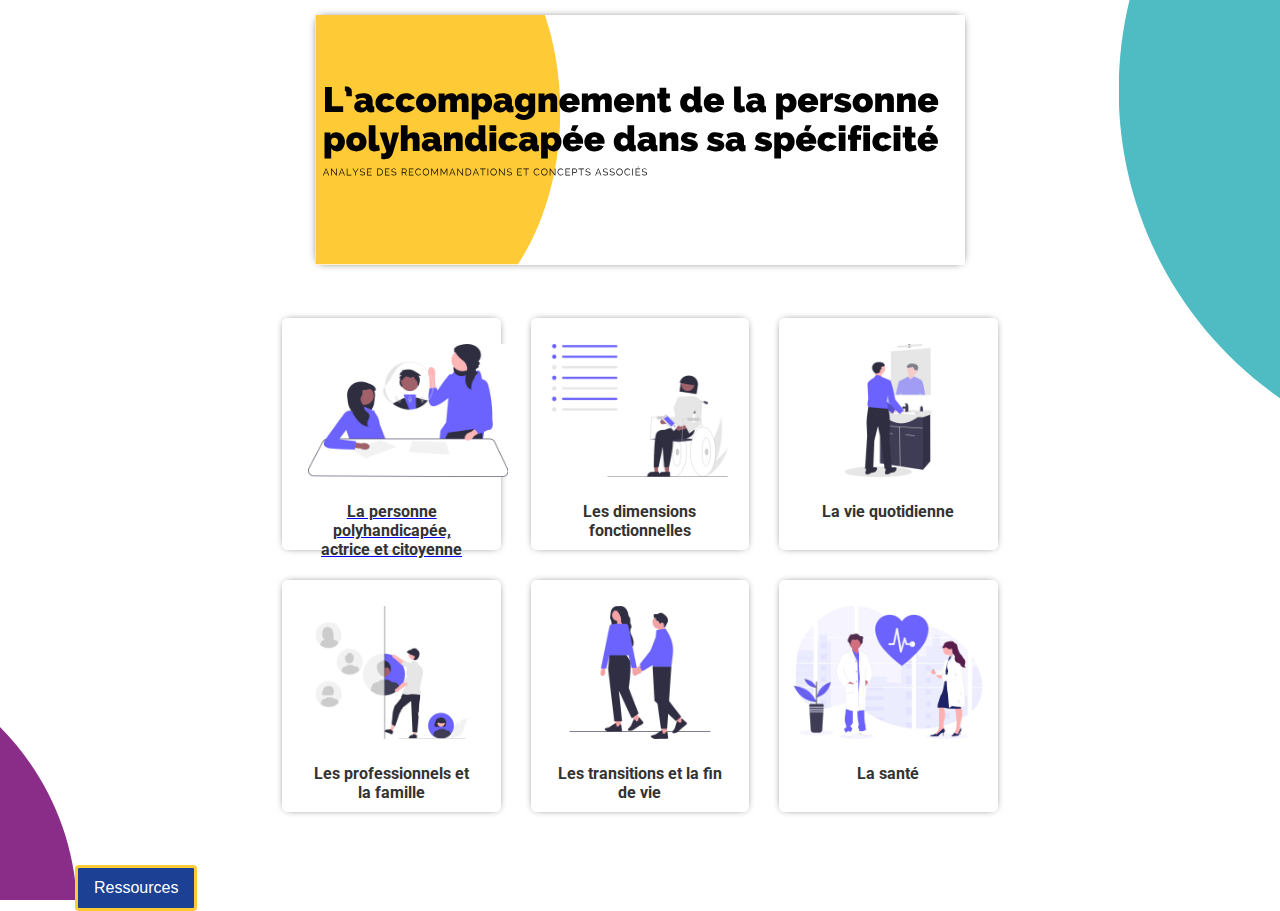
==== index.html @ e9f725bf "travail responsive" ====
<html lang="fr">
<head>
    <meta charset="UTF-8">
    <meta name="viewport" content="width=device-width, initial-scale=1.0">
    <link rel="stylesheet" href="style.css">
    <link rel="preconnect" href="https://fonts.googleapis.com">
<link rel="preconnect" href="https://fonts.gstatic.com" crossorigin>
<link href="https://fonts.googleapis.com/css2?family=Roboto:wght@500&display=swap" rel="stylesheet">
    <title>Analyse: recommandations et conceptualisation du projet de service</title>
</head>
<body>
    <header>
        <img src="img/Title.svg" class="title">
     </header>

    <main>

        <div class="image">
            
            <a href="citoyen.html" style="display: block; width: 100%;">
                <img src="img/communication.jpg" alt="Image 1">
                <h3>La personne polyhandicapée, actrice et citoyenne </h3>
            </a> 
        
        </div>
     

      <div class="image">
            <img src="img/famille equipe.jpg" alt="Image 2">
            <h3>Les professionnels et la famille</h3>
      </div>
      <div class="image">
              <img src="img/fauteuil.jpg" alt="Image 1">
              <h3>Les dimensions fonctionnelles</h3>
      </div>
      <div class="image">
              <img src="img/parcours.jpg" alt="Image 1">
              <h3>Les transitions et la fin de vie</h3>
      </div>
      <div class="image">
              <img src="img/quotidien.jpg" alt="Image 1">
              <h3>La vie quotidienne</h3>
      </div>
      <div class="image">
              <img src="img/santé.jpg" alt="Image 1">
              <h3>La santé</h3>
      </div>
      
      </main>
    
      <footer>
        <a href="ressources.html">
            <button class="btn_ressources">Ressources</button>
        </a>
    </footer>
    
</body>

</html>
---- style.css ----
html{
  background-image: url('img/main_background.svg');
  background-size: cover; /* ou contain, en fonction de vos besoins */
  background-repeat: no-repeat;
  background-position: center center;
}

html, body {
  height: 100%;
  margin: 0;
  padding: 0;
    
}

header {
  display: flex;
  flex-direction: column;
  align-items: center;
  text-align: center;
  padding: 0;
}

main {
height: 600px;
margin: 0;
padding: 0;
display: flex;
align-content: center;
justify-content: center;
flex-wrap: wrap;
flex-direction: column;
}

.title {

  display: flex;
  justify-content: center;
  align-items: center;
  margin-top: 15px;
  border: 0px solid white;
  box-shadow: 0px 0px 9px -4px;

}

  .container {
    height:100%;
    display: flex;
    flex-wrap: wrap;
    flex-direction: column;
    align-items: center;
    justify-content: center;
    box-sizing: border-box; /* Inclut les rembourrages et les bordures dans la taille totale */
  }
  
  .image {
    display: flex;
    flex-direction: column;
    align-items: center;
    margin: 15px;
    border: 1px solid white;
    border-radius: 5px;
    box-shadow: 0px 0px 9px -4px;
    padding: 25px;
    width: 13%;
    height: 30%;
    background-color: white;
  }

  .image:hover{
    box-shadow: 0px 0px 20px -4px #1c4093 ;

  }
   
   .image img {
    width: 200px;
    height: auto;
  }
  
  .image h3 {
    margin-top: 25px;
    text-align: center;
    font-size: 1rem;
    font-weight: bold;
    color: #333;
    font-family: 'Roboto', sans-serif;
    
  }
    
  .btn_ressources {
    
    padding: 0.5rem 1rem;
    font-size: 1rem;
    font-weight: 400;
    line-height: 1.5;
    text-align: center;
    white-space: nowrap;
    cursor: pointer;
    user-select: none;
    border: 3px solid #fecb37;
    border-radius: 0.25rem;
    color: #fff;
    background-color: #1c4093;
  }
  
  footer{
    display: flex;
    justify-content:flex-start;
    padding: 0px 75px 0px 75px;

  }

  .btn_ressources:hover {
    background-color: #4e70bd;
  }
  
  .btn_ressources:focus {
    outline: none;
    box-shadow: 0 0 0 0.2rem rgba(0, 123, 255, 0.25);
  }
  
  .btn_ressources:active {
    background-color: #1c4093;
    border-color: #1c4093;
  }
  

/* Media queries for different screen sizes */
@media screen and (max-width: 600px) {
  .title{
    width:300px;
    height: 150px;
    margin-top:50px;
    margin-bottom: 50px;
  }
  main{
    display:block;
  }
  .image{
    width:auto;
    
  }


  
}
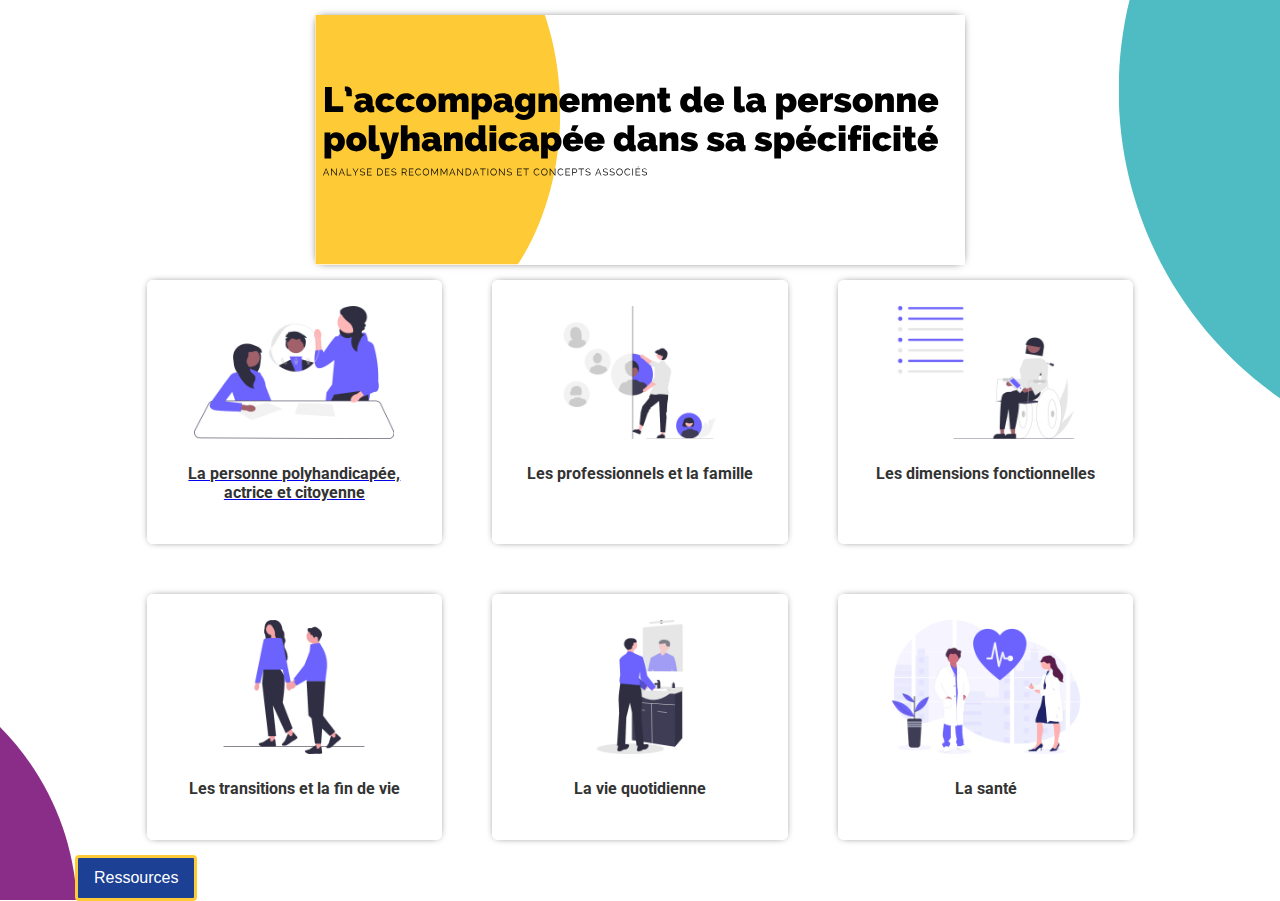
==== commit 37eb9077: "responsive II" ====
--- a/index.html
+++ b/index.html
@@ -17,7 +17,7 @@
 
         <div class="image">
             
-            <a href="citoyen.html" style="display: block; width: 100%;">
+            <a href="citoyen.html" style="display: flex; width: 100%;flex-direction: column;align-items: center; ">
                 <img src="img/communication.jpg" alt="Image 1">
                 <h3>La personne polyhandicapée, actrice et citoyenne </h3>
             </a> 
@@ -49,9 +49,11 @@
       </main>
     
       <footer>
+    <div>
         <a href="ressources.html">
-            <button class="btn_ressources">Ressources</button>
+        <button class="btn_ressources">Ressources</button>
         </a>
+    </div>
     </footer>
     
 </body>
--- a/style.css
+++ b/style.css
@@ -12,6 +12,10 @@
     
 }
 
+body{
+  min-height: 100vh;
+}
+
 header {
   display: flex;
   flex-direction: column;
@@ -21,14 +25,15 @@
 }
 
 main {
-height: 600px;
+
 margin: 0;
 padding: 0;
 display: flex;
-align-content: center;
+align-content: flex-start; /* Align items to the start of each column */
+gap: 20px;
 justify-content: center;
 flex-wrap: wrap;
-flex-direction: column;
+flex: 1;
 }
 
 .title {
@@ -61,8 +66,8 @@
     border-radius: 5px;
     box-shadow: 0px 0px 9px -4px;
     padding: 25px;
-    width: 13%;
-    height: 30%;
+    width: calc(23.33% - 55px);
+    height: auto;
     background-color: white;
   }
 
@@ -103,7 +108,6 @@
   }
   
   footer{
-    display: flex;
     justify-content:flex-start;
     padding: 0px 75px 0px 75px;
 
@@ -125,12 +129,11 @@
   
 
 /* Media queries for different screen sizes */
-@media screen and (max-width: 600px) {
+@media screen and (max-width: 900px) {
   .title{
-    width:300px;
-    height: 150px;
-    margin-top:50px;
-    margin-bottom: 50px;
+    max-width: 100%; /* Full width on smaller screens */
+    width: calc(100% - 30px); /* Adjust width to account for padding */
+    height: auto;
   }
   main{
     display:block;
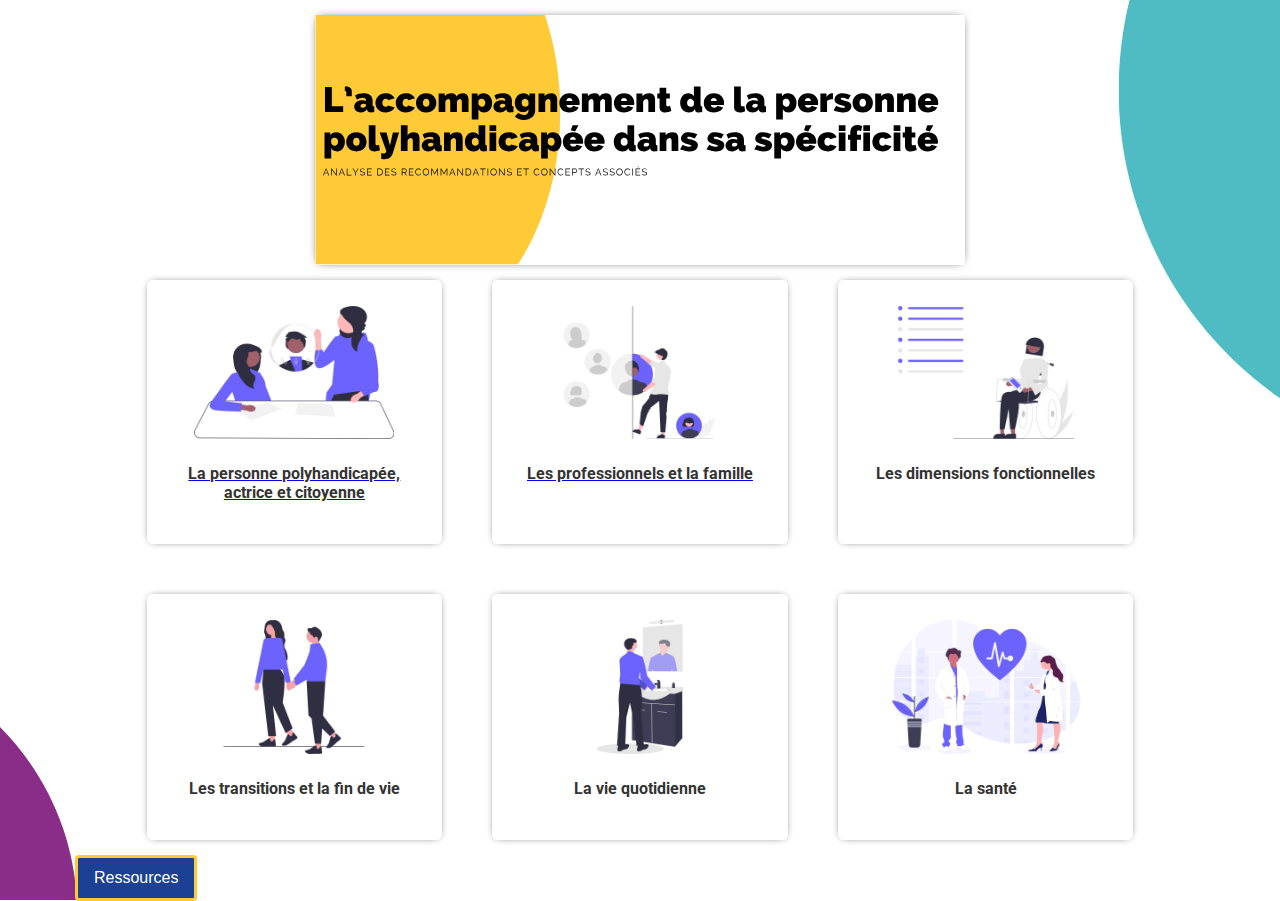
==== commit 5e74f71b: "pro et famille" ====
--- a/index.html
+++ b/index.html
@@ -11,8 +11,8 @@
 <body>
     <header>
         <img src="img/Title.svg" class="title">
-     </header>
-
+    </header>
+       
     <main>
 
         <div class="image">
@@ -26,8 +26,10 @@
      
 
       <div class="image">
+            <a href="proetfamille.html" style="display: flex; width: 100%;flex-direction: column;align-items: center; ">
             <img src="img/famille equipe.jpg" alt="Image 2">
             <h3>Les professionnels et la famille</h3>
+            </a>
       </div>
       <div class="image">
               <img src="img/fauteuil.jpg" alt="Image 1">
--- a/style.css
+++ b/style.css
@@ -137,13 +137,23 @@
   }
   main{
     display:block;
+    margin-top: 50px;
   }
   .image{
     width:auto;
     
   }
 
+  footer{
+    display:flex;
+    align-items: center;
+    flex-direction: column;
+  }
 
+  .btn_ressources{
+    margin-bottom: 50px;
+    margin-top: 50px;
+  }
   
 }
 
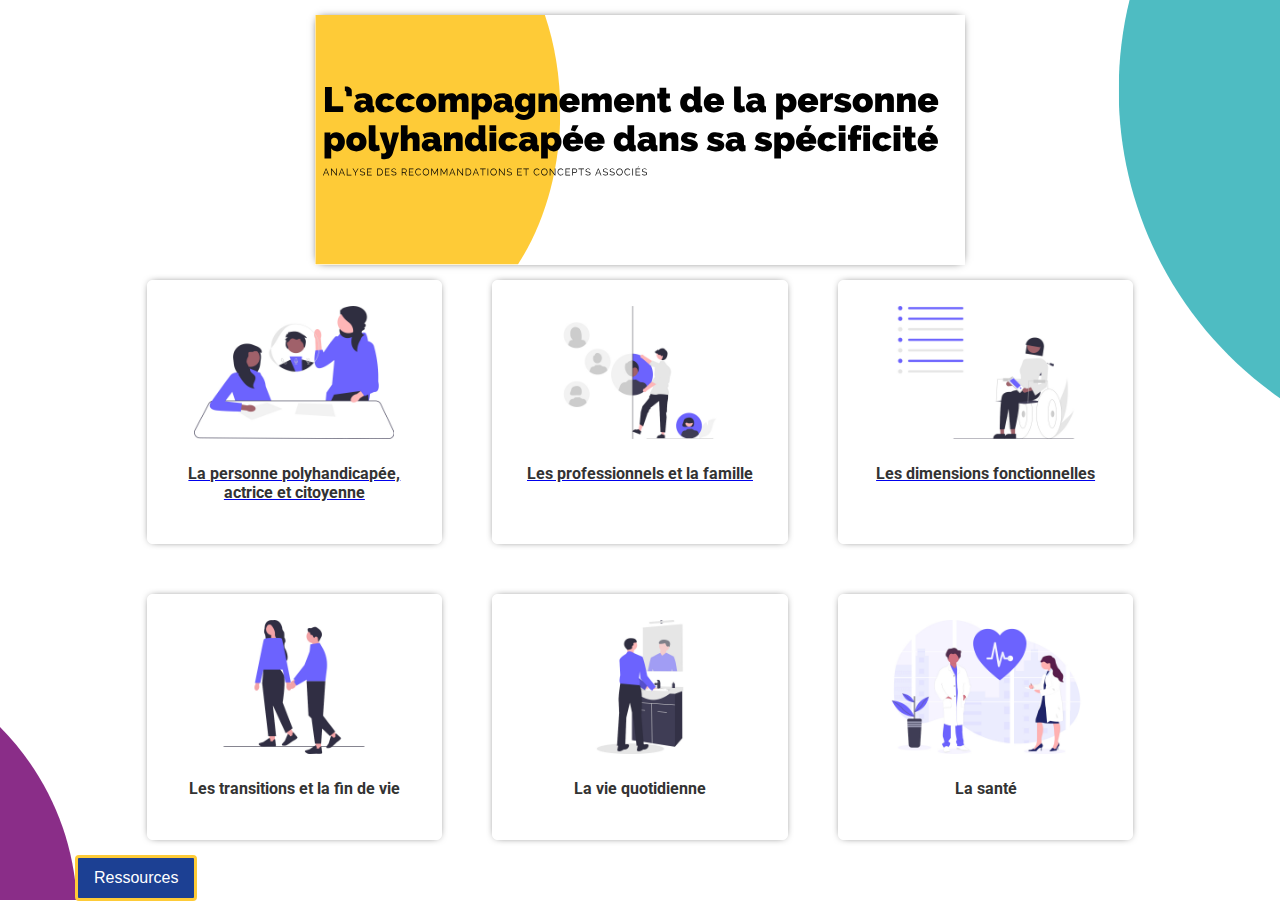
==== commit 4d4f5306: "fonctions" ====
--- a/index.html
+++ b/index.html
@@ -32,8 +32,10 @@
             </a>
       </div>
       <div class="image">
-              <img src="img/fauteuil.jpg" alt="Image 1">
-              <h3>Les dimensions fonctionnelles</h3>
+            <a href="proetfamille.html" style="display: flex; width: 100%;flex-direction: column;align-items: center; ">
+            <img src="img/fauteuil.jpg" alt="Image 1">
+            <h3>Les dimensions fonctionnelles</h3>
+            </a>
       </div>
       <div class="image">
               <img src="img/parcours.jpg" alt="Image 1">
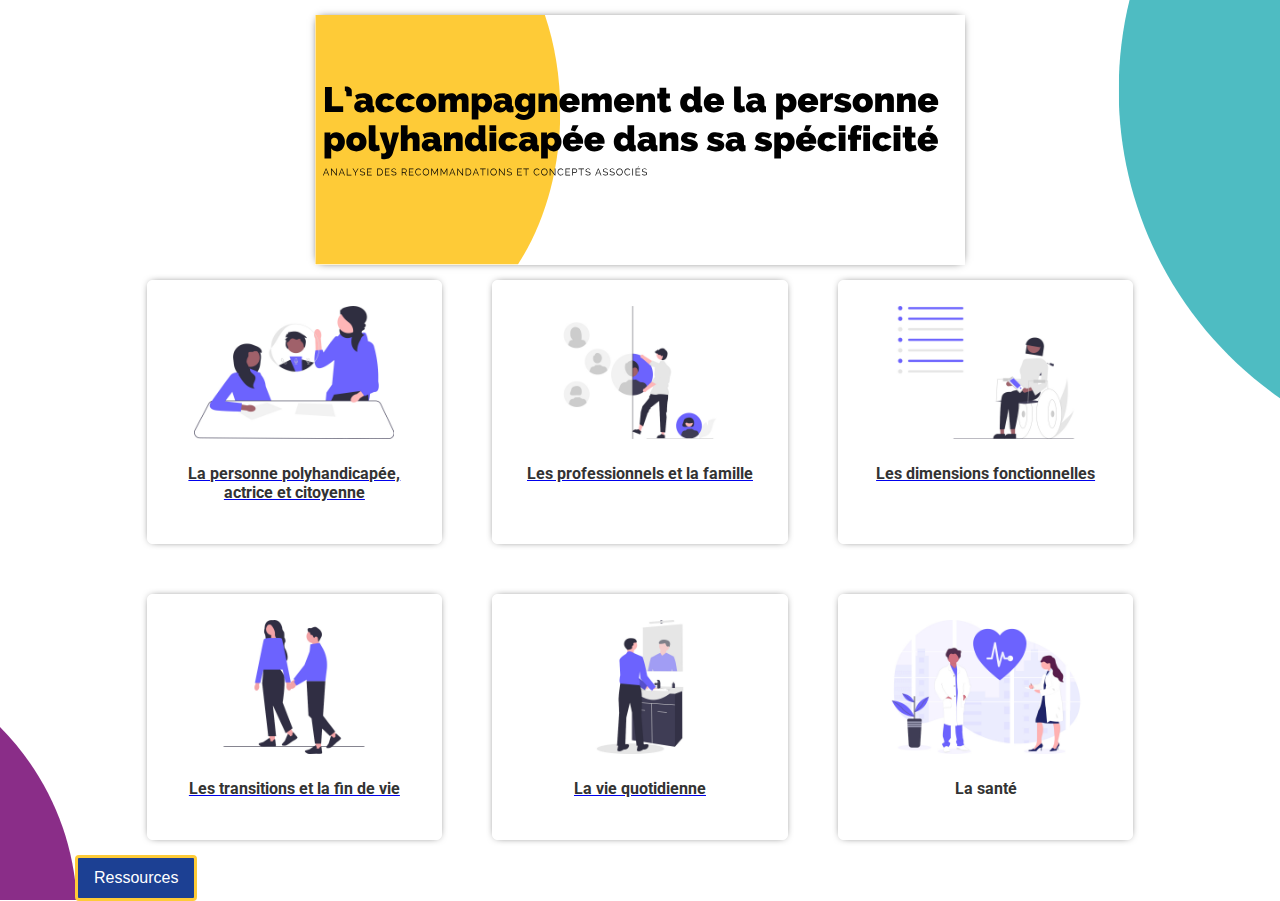
==== commit 8c9ef875: "vie quotidienne" ====
--- a/index.html
+++ b/index.html
@@ -32,18 +32,23 @@
             </a>
       </div>
       <div class="image">
-            <a href="proetfamille.html" style="display: flex; width: 100%;flex-direction: column;align-items: center; ">
+            <a href="dimensions.html" style="display: flex; width: 100%;flex-direction: column;align-items: center; ">
             <img src="img/fauteuil.jpg" alt="Image 1">
             <h3>Les dimensions fonctionnelles</h3>
             </a>
       </div>
       <div class="image">
-              <img src="img/parcours.jpg" alt="Image 1">
-              <h3>Les transitions et la fin de vie</h3>
+        <a href="transitions.html" style="display: flex; width: 100%;flex-direction: column;align-items: center; ">
+            <img src="img/parcours.jpg" alt="Image 1">
+            <h3>Les transitions et la fin de vie</h3>
+        </a>
       </div>
+
       <div class="image">
+        <a href="quotidien.html" style="display: flex; width: 100%;flex-direction: column;align-items: center; ">
               <img src="img/quotidien.jpg" alt="Image 1">
               <h3>La vie quotidienne</h3>
+        </a>
       </div>
       <div class="image">
               <img src="img/santé.jpg" alt="Image 1">
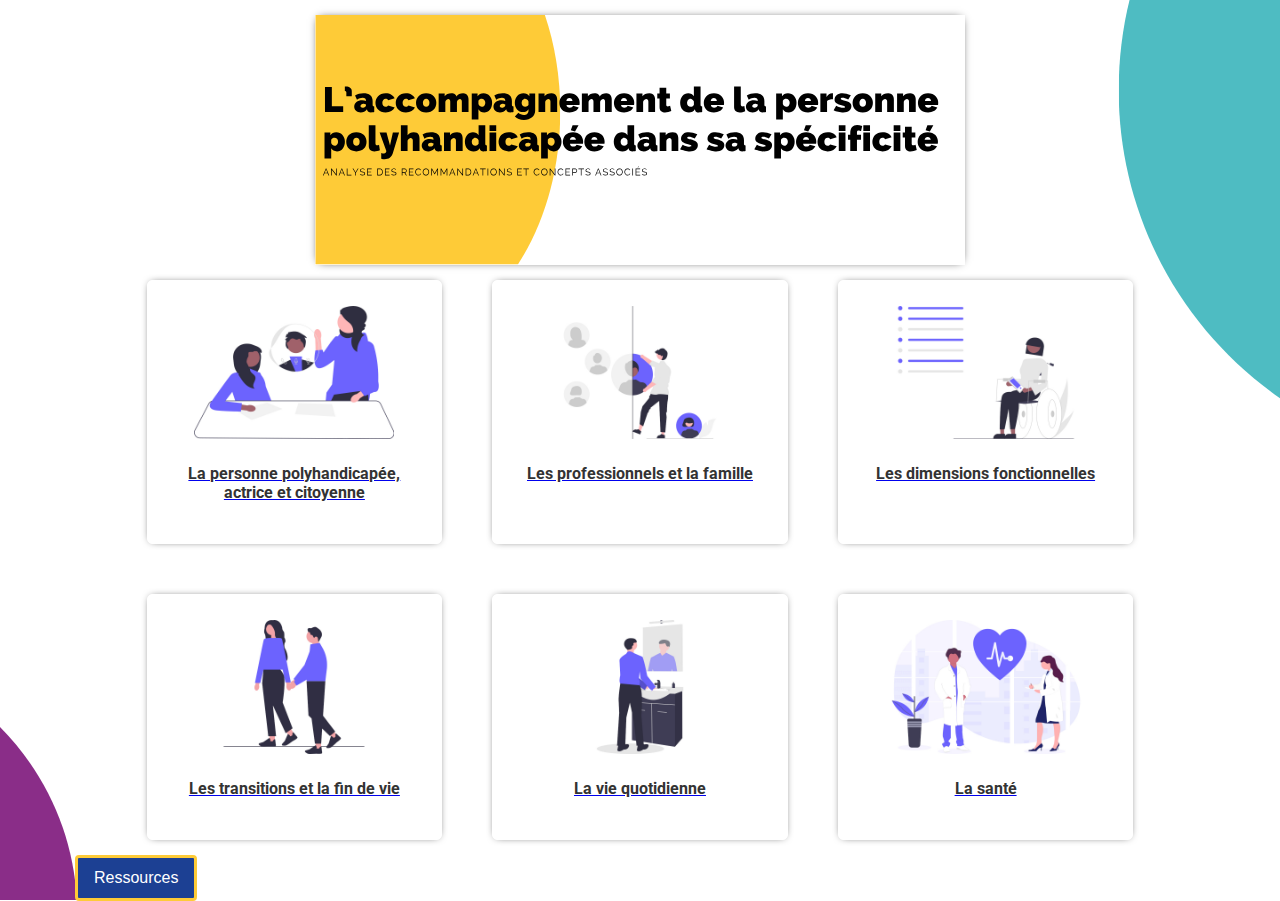
==== commit c219eebb: "santé" ====
--- a/index.html
+++ b/index.html
@@ -50,9 +50,12 @@
               <h3>La vie quotidienne</h3>
         </a>
       </div>
+
       <div class="image">
+        <a href="santé.html" style="display: flex; width: 100%;flex-direction: column;align-items: center; ">
               <img src="img/santé.jpg" alt="Image 1">
               <h3>La santé</h3>
+        </a>
       </div>
       
       </main>
